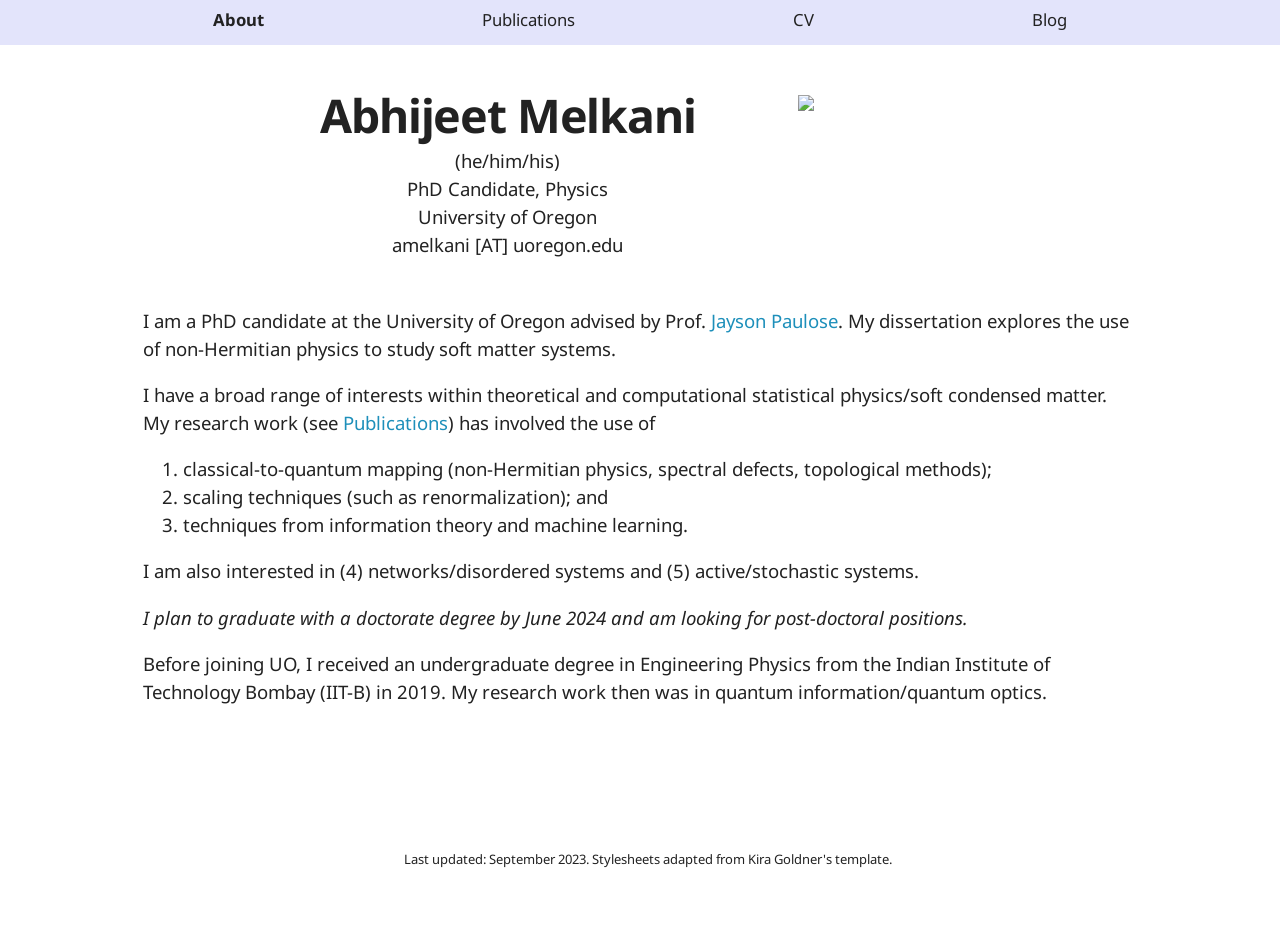
==== index.html @ 513318f3 "some files" ====
<!DOCTYPE html>
<html lang="en">
<head>
	<title>
		Abhijeet Melkani
	</title>
	<link rel="stylesheet" type="text/css" href="https://fonts.googleapis.com/css2?family=Noto+Sans:ital,wght@0,400;0,700;1,400;1,700&family=Vollkorn&display=swap">
	<link rel="stylesheet" href="main.css" type="text/css"/>
	<script src="components/header.js" type="text/javascript" defer></script>
	<script>
		window.onload=function() {document.getElementById("navIndex").className = "on";}
	</script>
</head>

<body>
	<navi-gator></navi-gator>

	<main id="contentpane">
		<div id="content">
			<div id="pagetitle">
				<div id="name"> 
					<h1>Abhijeet Melkani</h1>
					<p>(he/him/his)<br/>
					PhD Candidate, Physics<br/>
					University of Oregon<br/>
					amelkani [AT] uoregon.edu</p>
				</div>
				<div id="headerimg"><img src="selfie4.jpeg" width="150px"></div>
			</div>
			<div>
				<!--<h4>About Me</h4>-->

				<p>I am a PhD candidate at the University of Oregon advised by Prof. <a href="https://pages.uoregon.edu/jpaulose/" target="_blank">Jayson Paulose</a>. My dissertation explores the use of non-Hermitian physics to study soft matter systems.</p>
				<p>I have a broad range of interests within theoretical and computational statistical physics/soft condensed matter. My research work (see <a href="publications.html">Publications</a>) has involved the use of
<ol>
<li> classical-to-quantum mapping (non-Hermitian physics, spectral defects, topological methods);
<li> scaling techniques (such as renormalization); and
<li> techniques from information theory and machine learning.
</ol>
I am also interested in (4) networks/disordered systems and (5) active/stochastic systems.</p>

<p><i>I plan to graduate with a doctorate degree by June 2024 and am looking for post-doctoral positions. </i>
				<p>
Before joining UO, I received an undergraduate degree in Engineering Physics from the Indian Institute of Technology Bombay (IIT-B) in 2019. My research work then was in quantum information/quantum optics.
			</div>
		</div>
	
	</main>
	<footer-text></footer-text>
</body>
</html>
---- main.css ----
html {
  font-size: 72.5%; }

body {
    -webkit-animation-delay: 0.1s;
    -webkit-animation-name: fontfix;
    -webkit-animation-duration: 0.1s;
    -webkit-animation-iteration-count: 1;
    -webkit-animation-timing-function: linear;
    font-size: 1.6em; /* currently ems cause chrome bug misinterpreting rems on body element */
    line-height: 1.7;
    font-weight: 400;
    font-family: "Noto Sans", sans-serif;
    color: #222; 
}

@-webkit-keyframes fontfix {
    from { opacity: 1; }
    to   { opacity: 1; }
}

h1, h2, h3, h4, h5, h6 {
  margin-top: 0;
  margin-bottom: 2rem;
  font-weight: 300; }
h1 { font-size: 4.0rem; line-height: 1.2;  letter-spacing: -.1rem;}
h2 { font-size: 3.6rem; line-height: 1.25; letter-spacing: -.1rem; }
h3 { font-size: 3.0rem; line-height: 1.3;  letter-spacing: -.1rem; }
h4 { font-size: 2.4rem; line-height: 1.35; letter-spacing: -.08rem; margin-top:2.4rem;}
h5 { font-size: 1.8rem; line-height: 1.5;  letter-spacing: -.05rem; }
h6 { font-size: 1.5rem; line-height: 1.6;  letter-spacing: 0; }

div#headpane {

    position:relative;
    margin-left:auto;
    margin-right:auto;
    margin-top:40px;
    height:auto;
    width: 950px;
}

#contentpane {
    
    position:relative;
    margin-top: -10px;
    margin-left:auto;
    margin-right:auto;
    padding-bottom: 100px;
    color: #222222;
    font-size:100%;
    width: 85%; 
    background-color: #FFFFFF;
    clear: both;
    line-height: 150%;
    z-index: 1;
}

div#content {
    position: relative;
    top: 20px;
    margin-left:40px;
    margin-right:40px;
    width: auto;
}

div#pagetitle{
    
    text-align:left;
    margin-top: 3%;
    /*margin-left: 10%;*/
    margin-left: auto;
    margin-right: auto;
    width: 700px;
    margin-bottom: 3%; /*previously 4*/
    display: flex;
    justify-content: center;
}

#headerimg {
    margin-left: 100px;
    border: 2px solid #FFFFFF;
    width: 150px;
    height: 150px;
    margin-bottom: 10px;
    margin-right: 10px;
}

#name {
    vertical-align: top;
    text-align: center;
}

p {
    height: auto;
    margin: 0;
    margin-bottom: 1em;
}

h1{
    color: #222222;     
    font-weight: bold;
    margin: 0% 0% 1% 0%;
}

h2{
    color: #222222;
    margin: -1% 0%;
    font-weight: bold;
}

h3 {
    font-weight: bold;
}

h1 > a{
    color: #222222;
    text-decoration: none;
    font-weight: bold;
}

h1>a:hover {
    color: #222222;
    text-decoration: none;
    font-weight: bold;
}

#footer {
    margin: 30px 0px;
    text-align: center;
    position: fixed;
    bottom: 0px;
    font-size:70%;
    width: 100%;
    color: #222222;
    z-index: 0;
    display: flex;
    justify-content: center;
    align-items: flex-start;    
}

#footer a:hover, #contentpane a:hover {
    color: #40A596;
}

hr {
    color: #222222;
    height = 1px;
}

a {
    color: #1D8FBA;  
    text-decoration: none;
    /*font-weight: normal;*/
}

table ol {
    margin: 0%;
    margin-left: -1.3em;
}

.rg {
    border-collapse: collapse;
    text-align:left;
    vertical-align: top;
}

.rg table, .rg th, .rg td{
    border-bottom: 1px solid black;
    border-collapse: collapse;
    vertical-align: top;
}

.rg th, .rg td {
    padding: 5px 10px;
}

.paper {
  margin-bottom: 20px 
}

.paper p {
  margin-bottom: 2px 
}
  
.divider {
    height: 2px;
    border: #222222;    
    background-color: #222222;  
    margin-top: 3.2rem;  
    margin-bottom: 2.4rem;  
  }
  
.nav {
    width: 100%;
    background-color: #E3E4FB; 
    border-color: #E3E4FB;
    color: #222222;
    margin-top: -13px;
    margin-left: -8px;
    margin-bottom: 20px;
    text-align: center;
    font-size: 90%;
    position: fixed;
    z-index: 2;
    display: flex;
    justify-content: space-evenly;
    align-items: center;    
    height: 50px;
}

.nav div {
    padding: 0px 5px;
}

.nav a {
    color: #222222;
}

.nav a:hover {
    color: #40A596;
}

#empty {
    width: 100%;
    height: 40px;
}

.on {
    font-weight: bold;
}

#buffer {
    width: 100%;
    height: 140px;
    z-index: 0;
}

#logo {
    height: 15pt;
    margin-right: 2px;
    margin-left: 5px;
    padding-top: 2px;
}
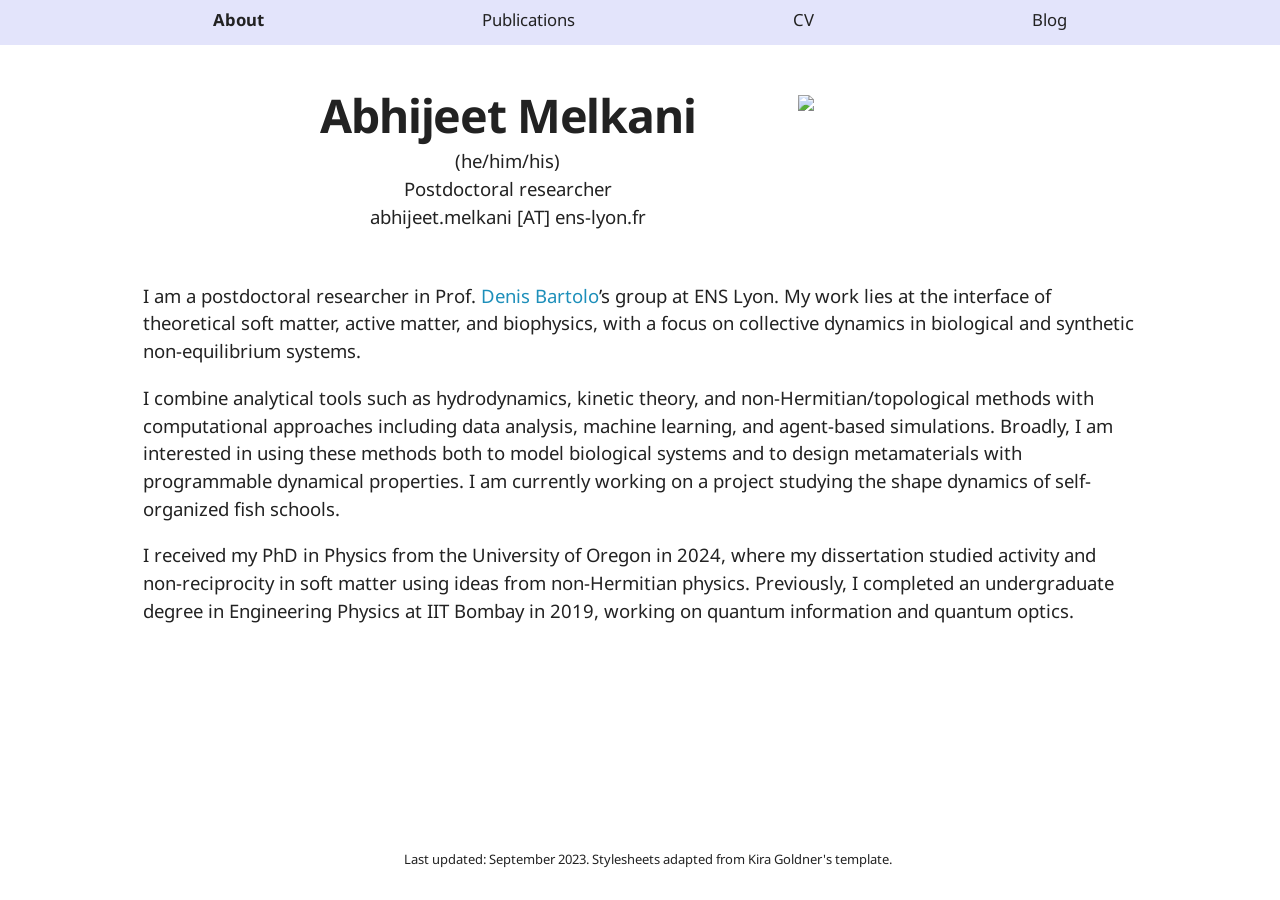
==== commit 1e5b2a1a: "new intro" ====
--- a/index.html
+++ b/index.html
@@ -21,27 +21,26 @@
 				<div id="name"> 
 					<h1>Abhijeet Melkani</h1>
 					<p>(he/him/his)<br/>
-					PhD Candidate, Physics<br/>
-					University of Oregon<br/>
-					amelkani [AT] uoregon.edu</p>
+					Postdoctoral researcher<br/>
+					<!-- University of Oregon<br/> -->
+					abhijeet.melkani [AT] ens-lyon.fr</p>
 				</div>
 				<div id="headerimg"><img src="selfie4.jpeg" width="150px"></div>
 			</div>
 			<div>
 				<!--<h4>About Me</h4>-->
+<p>I am a postdoctoral researcher in Prof. <a href="https://denis114.wordpress.com/" target="_blank">Denis Bartolo</a>’s group at ENS Lyon. 
+My work lies at the interface of theoretical soft matter, active matter, and biophysics, with a focus on collective dynamics in biological and synthetic non-equilibrium systems.
+</p>
 
-				<p>I am a PhD candidate at the University of Oregon advised by Prof. <a href="https://pages.uoregon.edu/jpaulose/" target="_blank">Jayson Paulose</a>. My dissertation explores the use of non-Hermitian physics to study soft matter systems.</p>
-				<p>I have a broad range of interests within theoretical and computational statistical physics/soft condensed matter. My research work (see <a href="publications.html">Publications</a>) has involved the use of
-<ol>
-<li> classical-to-quantum mapping (non-Hermitian physics, spectral defects, topological methods);
-<li> scaling techniques (such as renormalization); and
-<li> techniques from information theory and machine learning.
-</ol>
-I am also interested in (4) networks/disordered systems and (5) active/stochastic systems.</p>
+<p>I combine analytical tools such as hydrodynamics, kinetic theory, and non-Hermitian/topological methods with computational approaches including data analysis, machine learning, and agent-based simulations. 
+Broadly, I am interested in using these methods both to model biological systems and to design metamaterials with programmable dynamical properties.
+I am currently working on a project studying the shape dynamics of self-organized fish schools.
+</p>
 
-<p><i>I plan to graduate with a doctorate degree by June 2024 and am looking for post-doctoral positions. </i>
-				<p>
-Before joining UO, I received an undergraduate degree in Engineering Physics from the Indian Institute of Technology Bombay (IIT-B) in 2019. My research work then was in quantum information/quantum optics.
+<p>I received my PhD in Physics from the University of Oregon in 2024, where my dissertation studied activity and non-reciprocity in soft matter using ideas from non-Hermitian physics. 
+Previously, I completed an undergraduate degree in Engineering Physics at IIT Bombay in 2019, working on quantum information and quantum optics.
+</p>
 			</div>
 		</div>
 	
--- a/main.css
+++ b/main.css
@@ -145,7 +145,7 @@
 
 hr {
     color: #222222;
-    height = 1px;
+    height : 1px;
 }
 
 a {
@@ -241,4 +241,4 @@
     margin-right: 2px;
     margin-left: 5px;
     padding-top: 2px;
-}+}
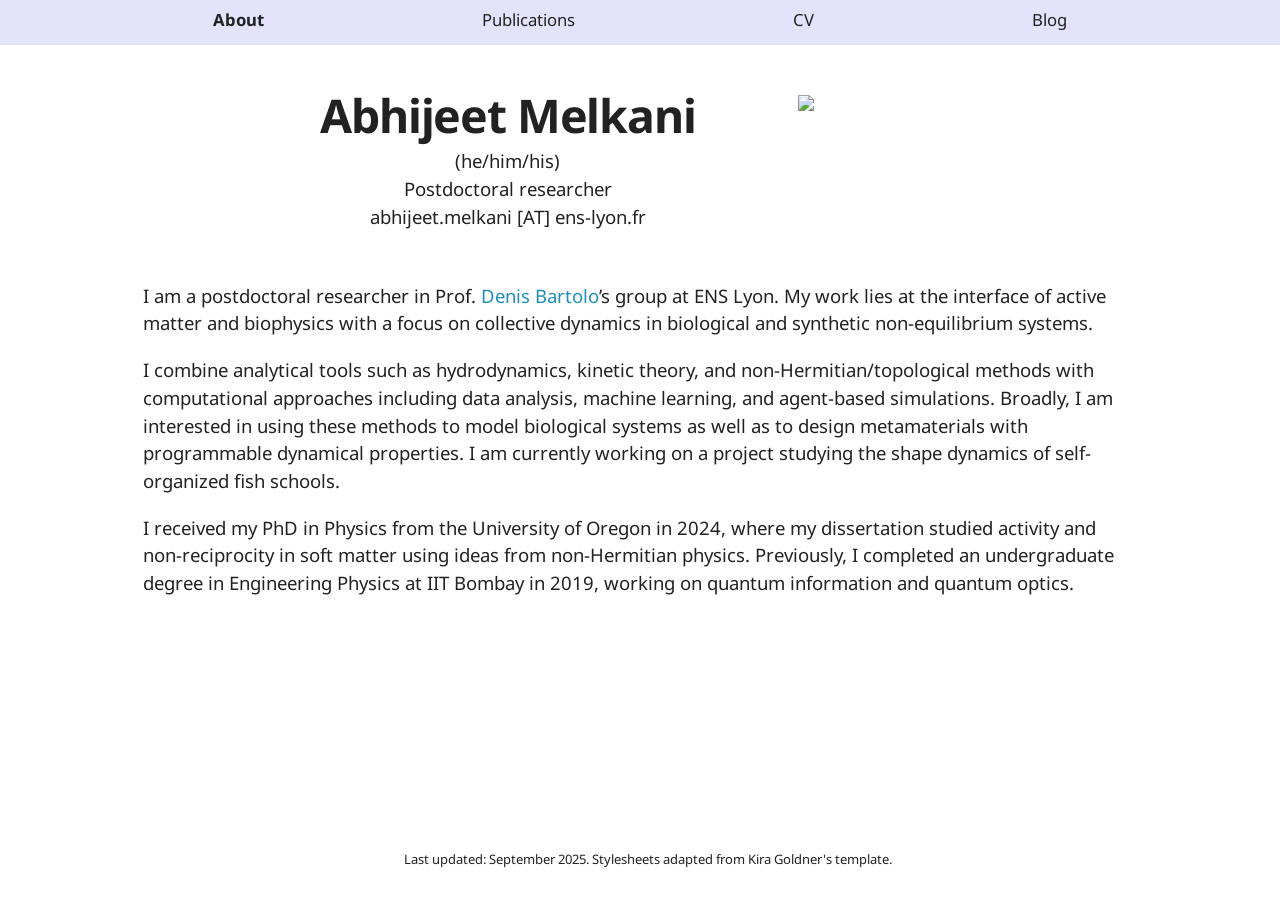
==== commit 1a3b8c30: "new pubs" ====
--- a/index.html
+++ b/index.html
@@ -30,11 +30,11 @@
 			<div>
 				<!--<h4>About Me</h4>-->
 <p>I am a postdoctoral researcher in Prof. <a href="https://denis114.wordpress.com/" target="_blank">Denis Bartolo</a>’s group at ENS Lyon. 
-My work lies at the interface of theoretical soft matter, active matter, and biophysics, with a focus on collective dynamics in biological and synthetic non-equilibrium systems.
+My work lies at the interface of active matter and biophysics with a focus on collective dynamics in biological and synthetic non-equilibrium systems.
 </p>
 
 <p>I combine analytical tools such as hydrodynamics, kinetic theory, and non-Hermitian/topological methods with computational approaches including data analysis, machine learning, and agent-based simulations. 
-Broadly, I am interested in using these methods both to model biological systems and to design metamaterials with programmable dynamical properties.
+Broadly, I am interested in using these methods to model biological systems as well as to design metamaterials with programmable dynamical properties.
 I am currently working on a project studying the shape dynamics of self-organized fish schools.
 </p>
 
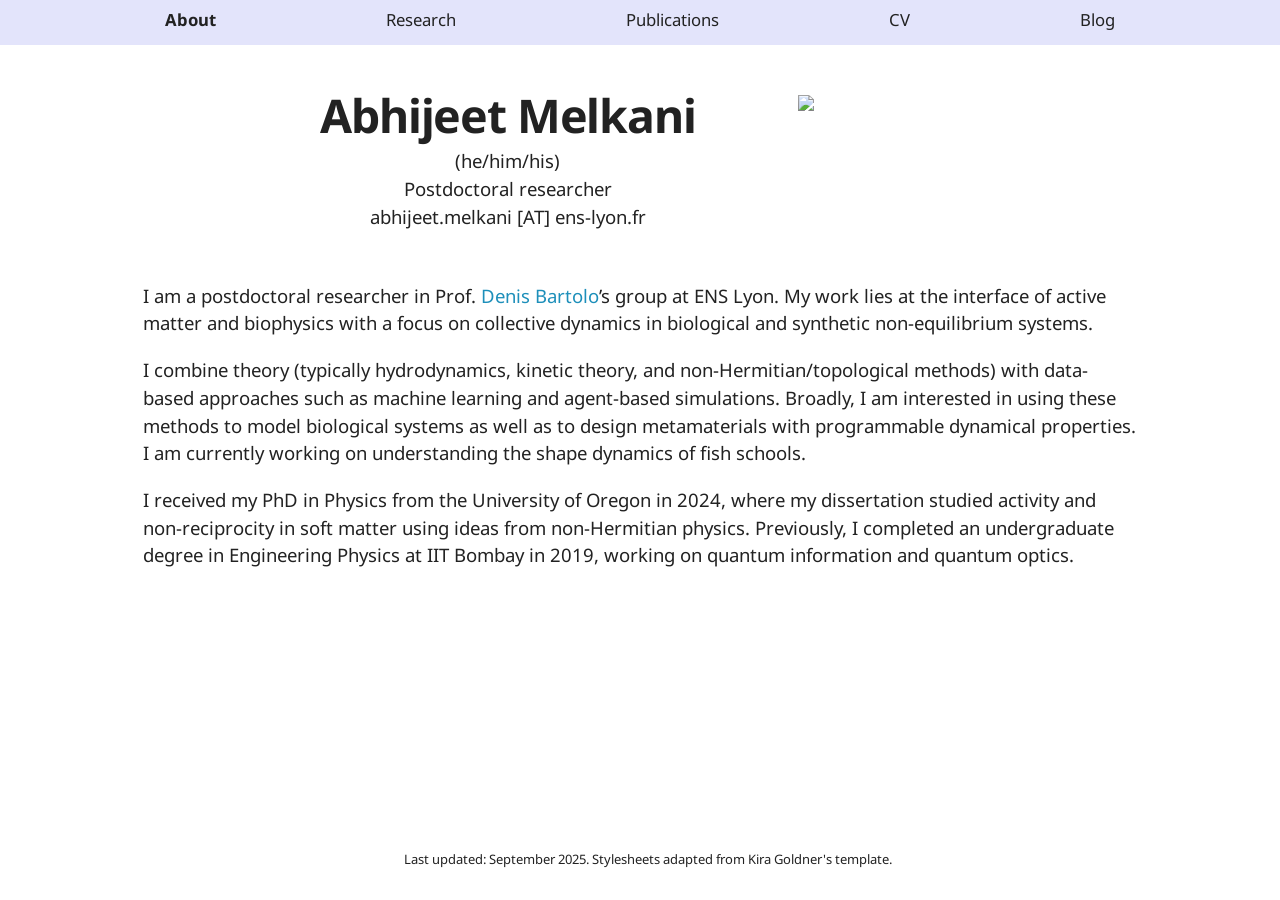
==== commit 139cb731: "Publications filled in with some javascript complications; Some data still to be added." ====
--- a/index.html
+++ b/index.html
@@ -33,9 +33,9 @@
 My work lies at the interface of active matter and biophysics with a focus on collective dynamics in biological and synthetic non-equilibrium systems.
 </p>
 
-<p>I combine analytical tools such as hydrodynamics, kinetic theory, and non-Hermitian/topological methods with computational approaches including data analysis, machine learning, and agent-based simulations. 
+<p>I combine theory (typically hydrodynamics, kinetic theory, and non-Hermitian/topological methods) with data-based approaches such as machine learning and agent-based simulations. 
 Broadly, I am interested in using these methods to model biological systems as well as to design metamaterials with programmable dynamical properties.
-I am currently working on a project studying the shape dynamics of self-organized fish schools.
+I am currently working on understanding the shape dynamics of fish schools.
 </p>
 
 <p>I received my PhD in Physics from the University of Oregon in 2024, where my dissertation studied activity and non-reciprocity in soft matter using ideas from non-Hermitian physics. 
